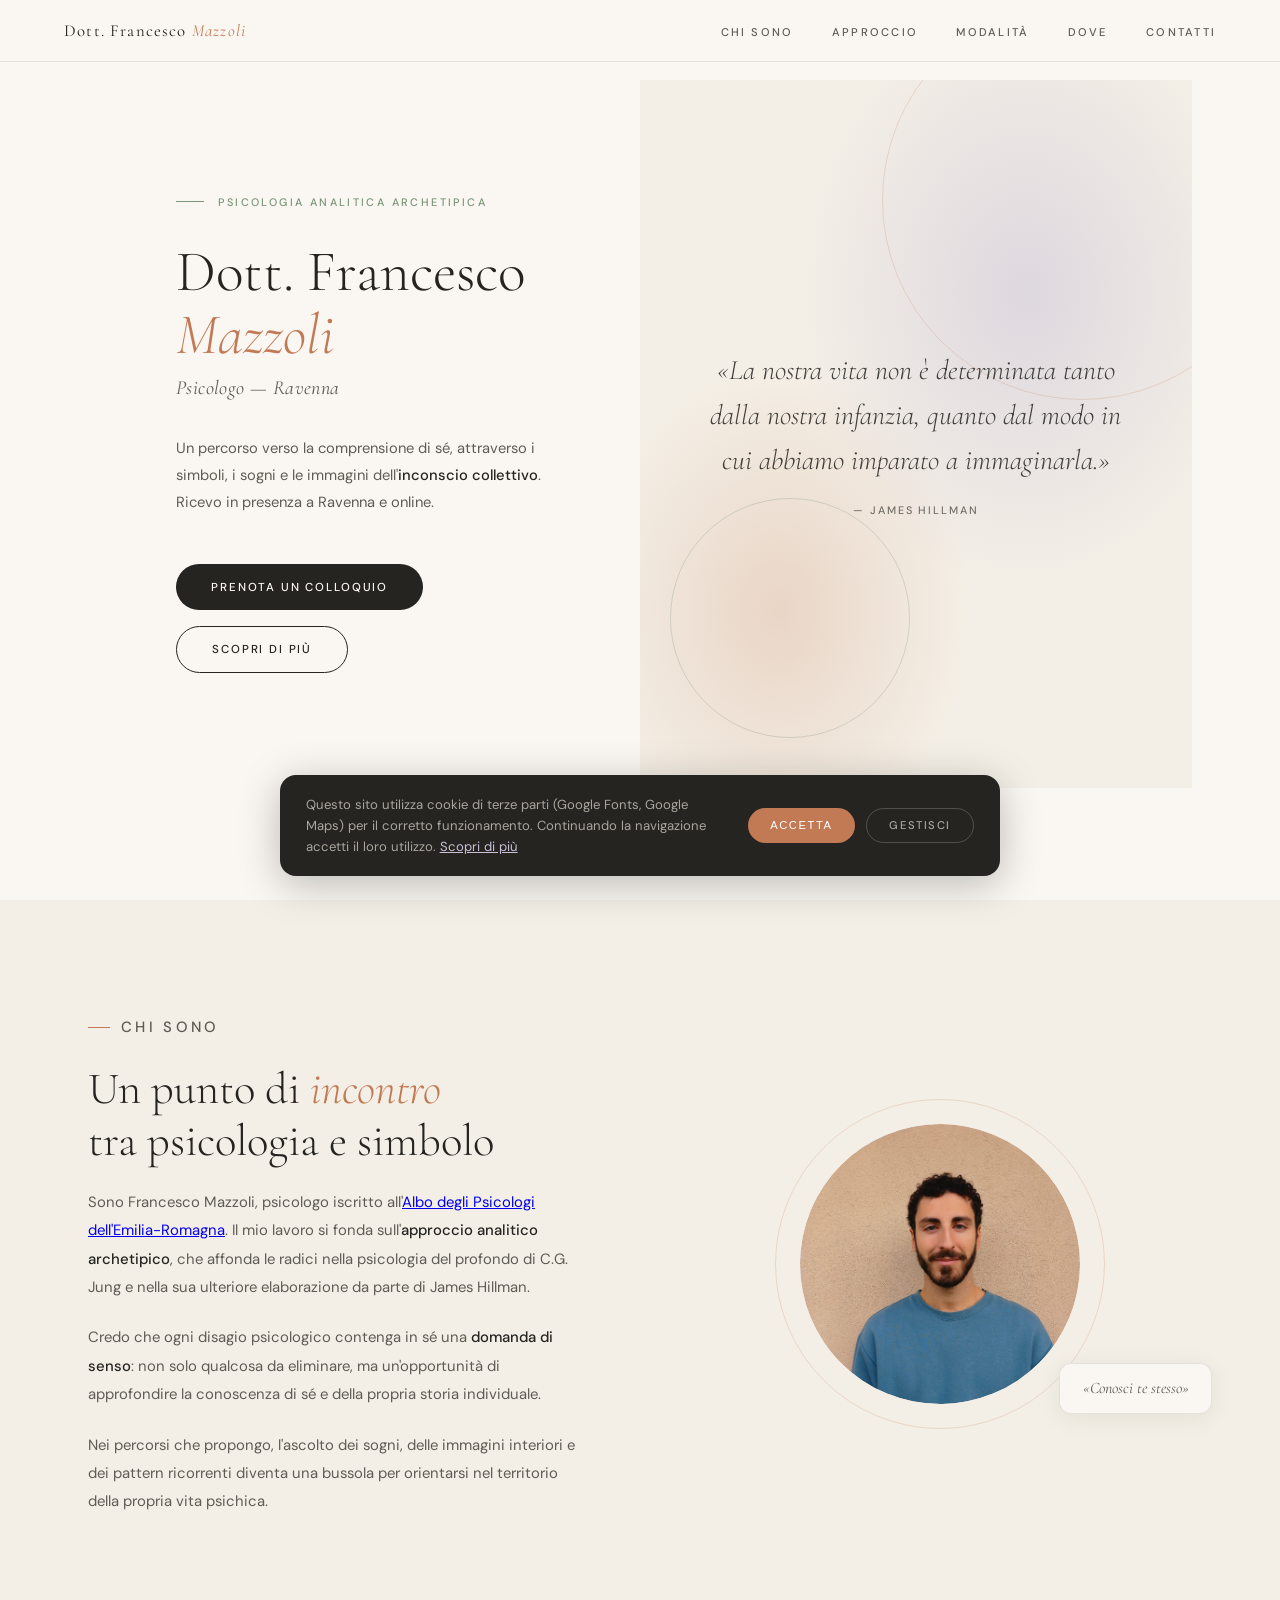
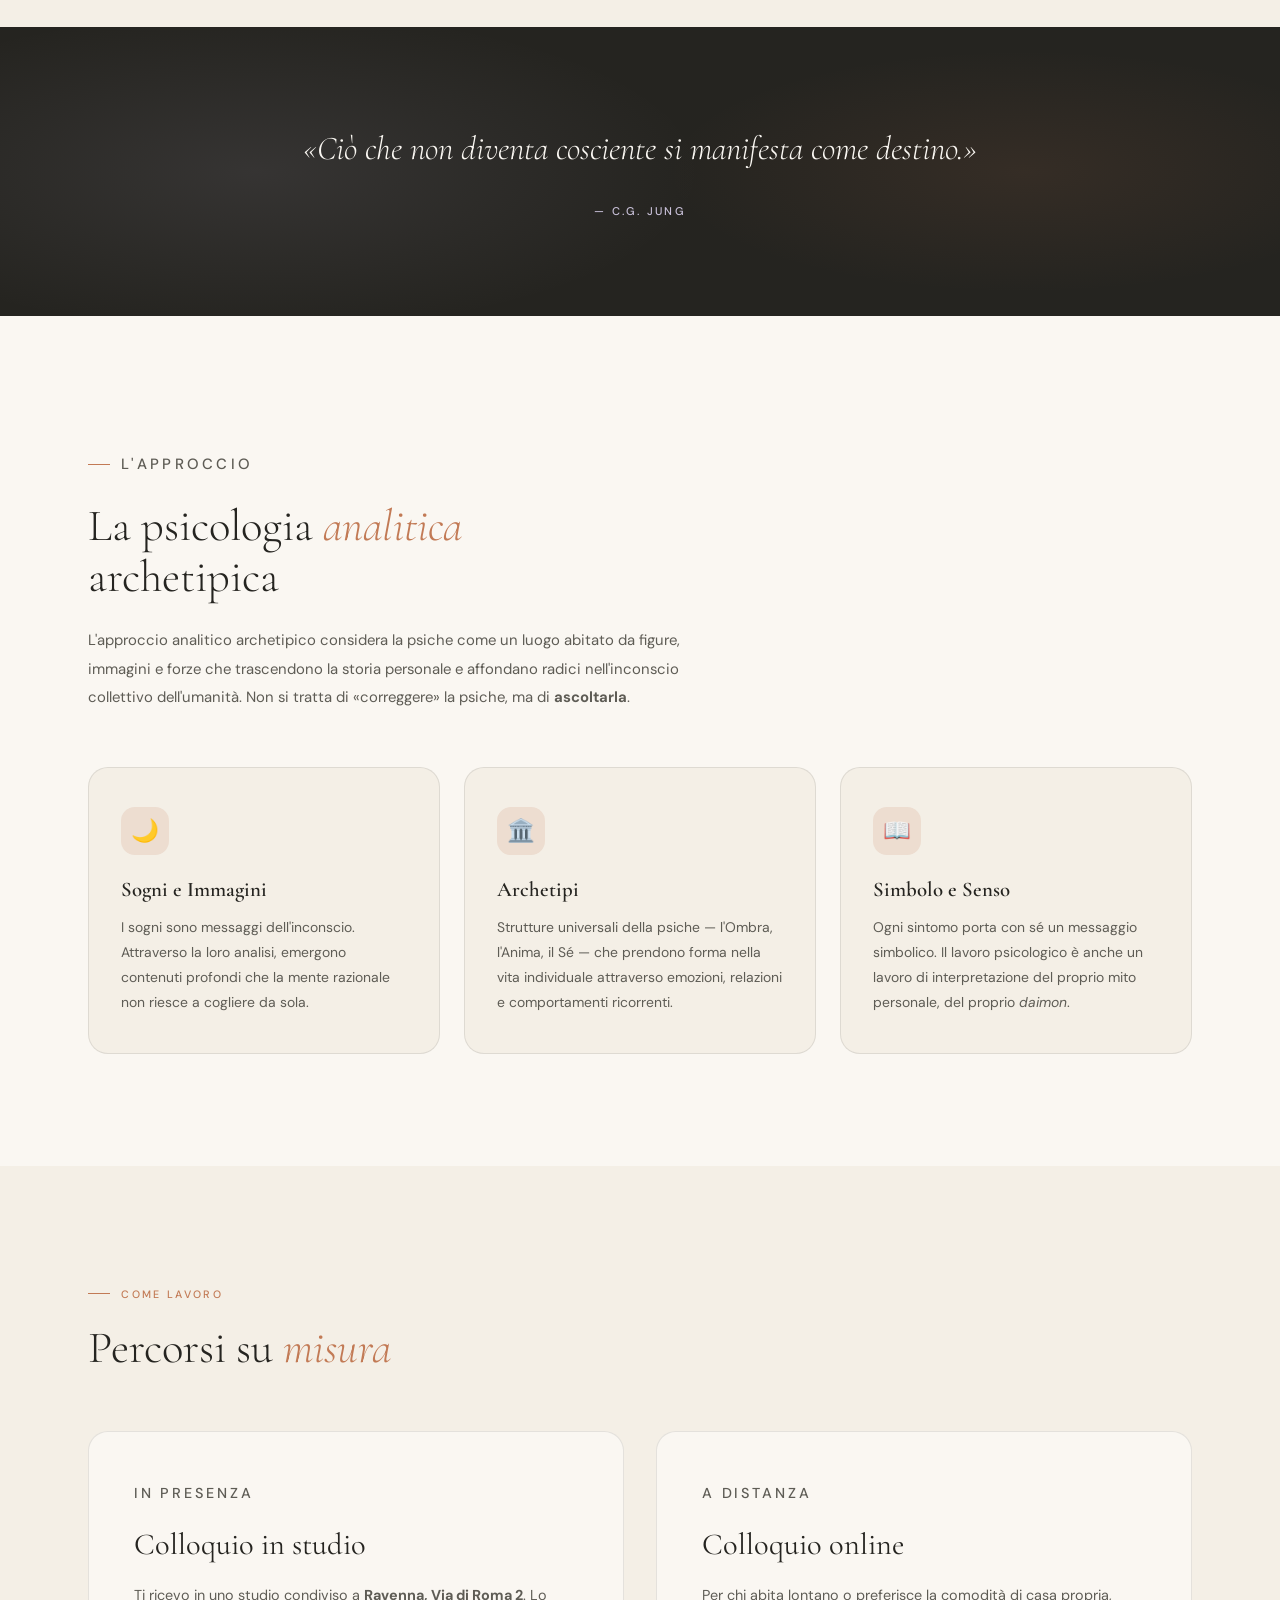
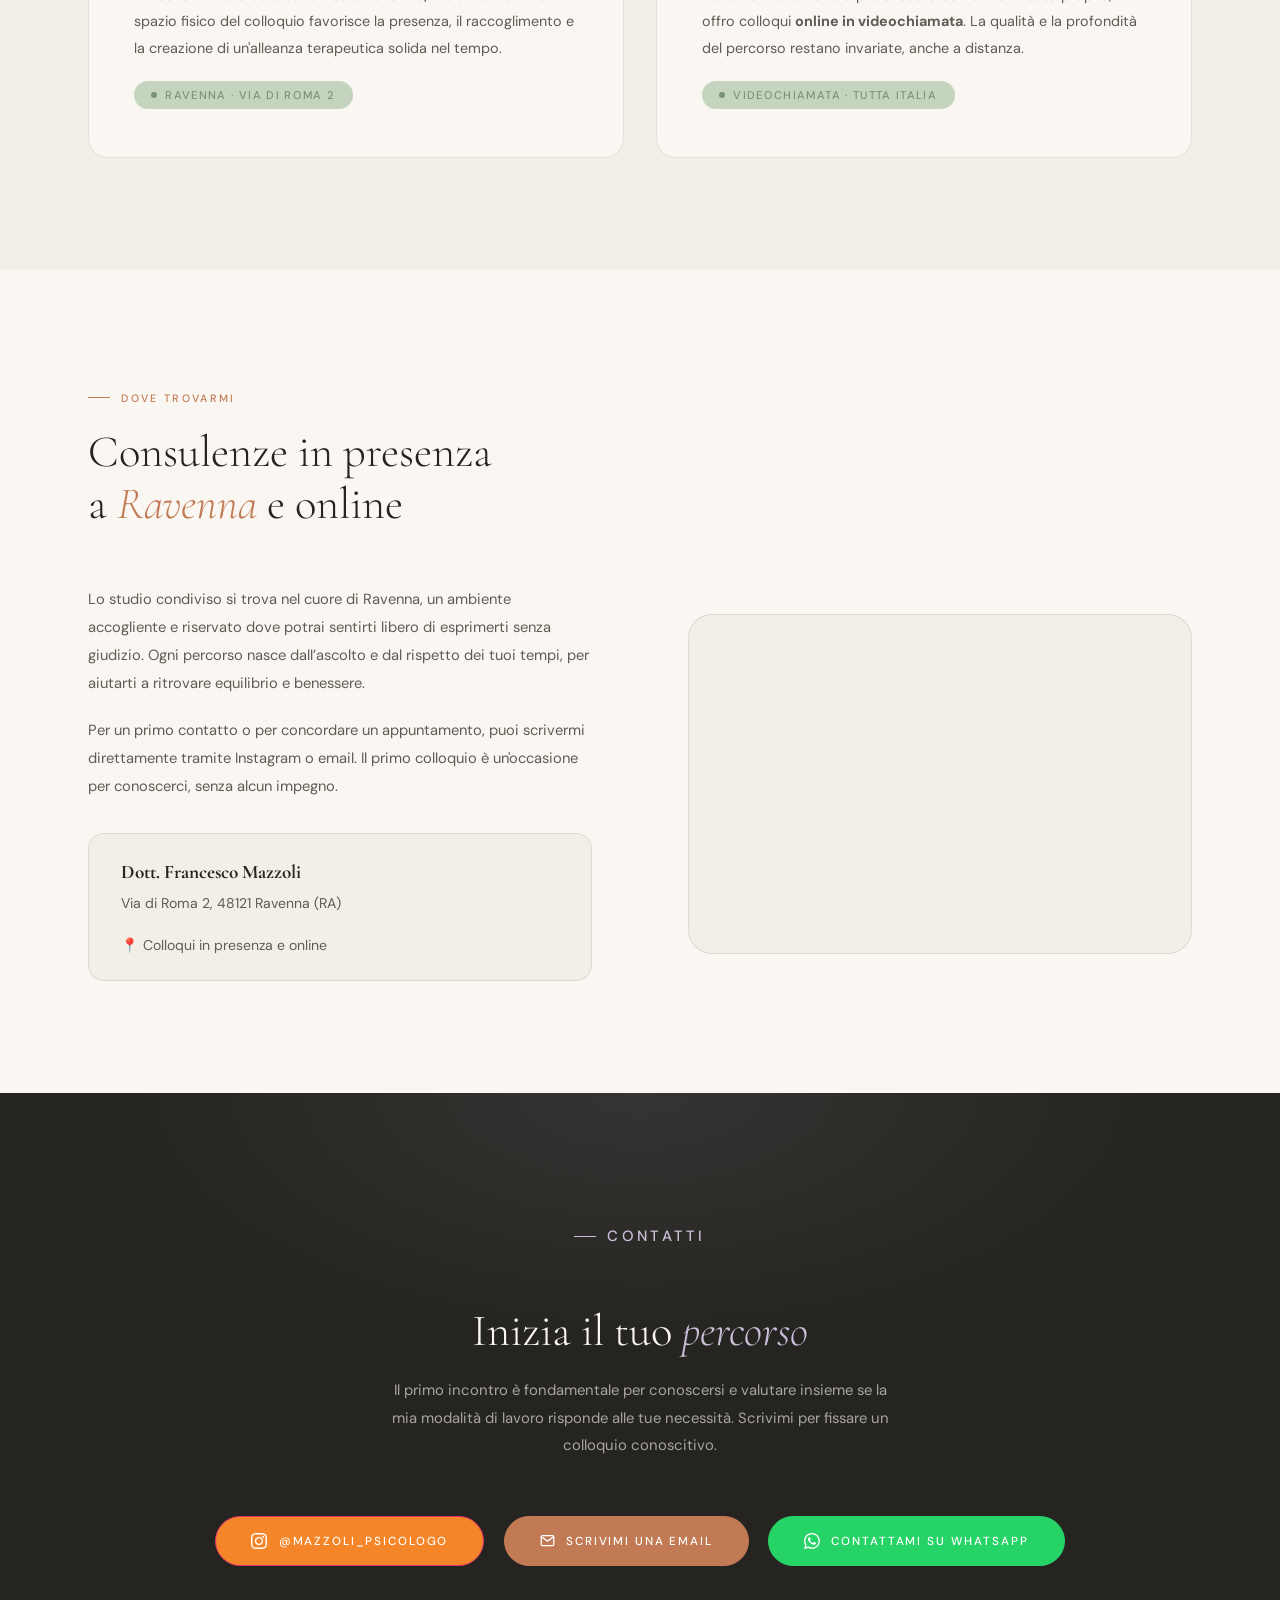
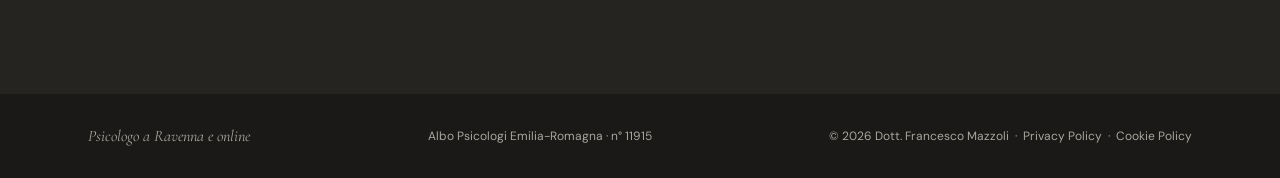
==== index.html @ e6bcd634 "first commit" ====
<!DOCTYPE html>
<html lang="it">
<head>
  <meta charset="UTF-8" />
  <meta name="viewport" content="width=device-width, initial-scale=1.0" />
  <title>Dott. Francesco Mazzoli — Psicologo</title>
  <link href="https://fonts.googleapis.com/css2?family=Cormorant+Garamond:ital,wght@0,300;0,400;0,600;1,300;1,400;1,600&family=DM+Sans:opsz,wght@9..40,300;9..40,400;9..40,500&display=swap" rel="stylesheet" />
  <link rel="stylesheet" href="style.css" />
</head>
<body>

<!-- NAVBAR -->
<nav>
  <a class="nav-brand" href="#">Dott. Francesco <span>Mazzoli</span></a>
  <ul class="nav-links">
    <li><a href="#chi-sono">Chi sono</a></li>
    <li><a href="#approccio">Approccio</a></li>
    <li><a href="#modalita">Modalità</a></li>
    <li><a href="#dove">Dove</a></li>
    <li><a href="#contatti">Contatti</a></li>
  </ul>
    <button class="hamburger" aria-label="Apri menu" aria-expanded="false">
    <span></span>
    <span></span>
    <span></span>
  </button>
</nav>

<!-- MOBILE MENU OVERLAY -->
<div class="mobile-menu" aria-hidden="true">
  <ul>
    <li><a href="#chi-sono">Chi sono</a></li>
    <li><a href="#approccio">Approccio</a></li>
    <li><a href="#modalita">Modalità</a></li>
    <li><a href="#dove">Dove</a></li>
    <li><a href="#contatti">Contatti</a></li>
  </ul>
</div>

<!-- HERO -->
<section class="hero">
  <div class="hero-left">
    <p class="eyebrow">Psicologia Analitica Archetipica</p>
    <h1>Dott. Francesco<br><em>Mazzoli</em></h1>
    <p class="hero-role">Psicologo — Ravenna</p>
    <p class="hero-desc">
      Un percorso verso la comprensione di sé, attraverso i simboli, i sogni e le immagini
      dell'<strong>inconscio collettivo</strong>. Ricevo in presenza a Ravenna e online.
    </p>
    <div class="btn-row">
      <a class="btn btn-primary" href="#contatti">Prenota un colloquio</a>
      <a class="btn btn-secondary" href="#chi-sono">Scopri di più</a>
    </div>
  </div>
  <div class="hero-right" aria-hidden="true">
    <div class="deco-circle dc1"></div>
    <div class="deco-circle dc2"></div>
    <div class="hero-quote">
      «La nostra vita non è determinata tanto dalla nostra infanzia, quanto dal modo in cui abbiamo imparato a immaginarla.»
      <cite>— James Hillman</cite>
    </div>
  </div>
</section>

<!-- CHI SONO -->
<section id="chi-sono">
  <div class="about-text reveal">
    <p class="section-tag">Chi sono</p>
    <h2>Un punto di <em>incontro</em><br>tra psicologia e simbolo</h2>
    <br>
    <p>
      Sono Francesco Mazzoli, psicologo iscritto all'<a href="https://www.ordinepsicologier.it/it/albo/11915a-francesco-mazzoli" target="_blank" rel="noopener noreferrer">Albo degli Psicologi dell'Emilia-Romagna</a>.
      Il mio lavoro si fonda sull'<strong>approccio analitico archetipico</strong>, che affonda le radici
      nella psicologia del profondo di C.G. Jung e nella sua ulteriore elaborazione da parte
      di James Hillman.
    </p>
    <p>
      Credo che ogni disagio psicologico contenga in sé una <strong>domanda di senso</strong>: non solo
      qualcosa da eliminare, ma un'opportunità di approfondire la conoscenza di sé e della
      propria storia individuale.
    </p>
    <p>
      Nei percorsi che propongo, l'ascolto dei sogni, delle immagini interiori e dei pattern
      ricorrenti diventa una bussola per orientarsi nel territorio della propria vita psichica.
    </p>
  </div>
  <div class="about-visual reveal">
    <div class="avatar-ring"></div>
    <div class="avatar-wrap">
      <img src="foto_francesco_mazzoli.jpg.jpeg" alt="Dott. Francesco Mazzoli" />
    </div>
    <div class="avatar-tag">«Conosci te stesso»</div>
  </div>
</section>

<!-- QUOTE BAND -->
<div class="quote-band">
  <blockquote>
    «Ciò che non diventa cosciente si manifesta come destino.»
  </blockquote>
  <cite>— C.G. Jung</cite>
</div>

<!-- APPROCCIO -->
<section id="approccio">
  <div class="approach-intro reveal">
    <p class="section-tag">L'Approccio</p>
    <h2>La psicologia <em>analitica</em><br>archetipica</h2>
    <p>
      L'approccio analitico archetipico considera la psiche come un luogo abitato da figure,
      immagini e forze che trascendono la storia personale e affondano radici nell'inconscio
      collettivo dell'umanità. Non si tratta di «correggere» la psiche, ma di <strong>ascoltarla</strong>.
    </p>
  </div>
  <div class="cards">
    <div class="card reveal">
      <div class="card-icon">🌙</div>
      <h3>Sogni e Immagini</h3>
      <p>I sogni sono messaggi dell'inconscio. Attraverso la loro analisi, emergono contenuti profondi che la mente razionale non riesce a cogliere da sola.</p>
    </div>
    <div class="card reveal">
      <div class="card-icon">🏛️</div>
      <h3>Archetipi</h3>
      <p>Strutture universali della psiche — l'Ombra, l'Anima, il Sé — che prendono forma nella vita individuale attraverso emozioni, relazioni e comportamenti ricorrenti.</p>
    </div>
    <div class="card reveal">
      <div class="card-icon">📖</div>
      <h3>Simbolo e Senso</h3>
      <p>Ogni sintomo porta con sé un messaggio simbolico. Il lavoro psicologico è anche un lavoro di interpretazione del proprio mito personale, del proprio <em>daimon</em>.</p>
    </div>
  </div>
</section>

<!-- MODALITÀ -->
<section id="modalita">
  <div class="reveal">
    <p class="section-tag">Come lavoro</p>
    <h2>Percorsi su <em>misura</em></h2>
  </div>
  <div class="modality-grid">
    <div class="modality-card reveal">
      <p class="modality-label">In presenza</p>
      <h3>Colloquio in studio</h3>
      <p>
        Ti ricevo in uno studio condiviso a <strong>Ravenna, Via di Roma 2</strong>. Lo spazio fisico del
        colloquio favorisce la presenza, il raccoglimento e la creazione di un'alleanza
        terapeutica solida nel tempo.
      </p>
      <span class="modality-pill">Ravenna · Via di Roma 2</span>
    </div>
    <div class="modality-card reveal">
      <p class="modality-label">A distanza</p>
      <h3>Colloquio online</h3>
      <p>
        Per chi abita lontano o preferisce la comodità di casa propria, offro colloqui
        <strong>online in videochiamata</strong>. La qualità e la profondità del percorso
        restano invariate, anche a distanza.
      </p>
      <span class="modality-pill">Videochiamata · Tutta Italia</span>
    </div>
  </div>
</section>

<!-- DOVE -->
<section id="dove">
  <div class="reveal">
    <p class="section-tag">Dove trovarmi</p>
    <h2>Consulenze in presenza <br>a <em>Ravenna</em> e online</h2>
  </div>
  <div class="location-wrap">
    <div class="location-info reveal">
      <p>
        Lo studio condiviso si trova nel cuore di Ravenna, un ambiente accogliente e riservato
        dove potrai sentirti libero di esprimerti senza giudizio.
        Ogni percorso nasce dall’ascolto e dal rispetto dei tuoi tempi, per aiutarti a ritrovare equilibrio e benessere.
      </p>
      <p>
        Per un primo contatto o per concordare un appuntamento, puoi scrivermi direttamente
        tramite Instagram o email. Il primo colloquio è un'occasione per conoscerci, senza
        alcun impegno.
      </p>
      <address>
        <strong>Dott. Francesco Mazzoli</strong>
        <span>Via di Roma 2, 48121 Ravenna (RA)</span><br><br>
        <span>📍 Colloqui in presenza e online</span>
      </address>
    </div>
    <div class="map-placeholder reveal">
      <iframe
        src="https://www.google.com/maps/embed?pb=!1m18!1m12!1m3!1d2847.6!2d12.19897!3d44.41751!2m3!1f0!2f0!3f0!3m2!1i1024!2i768!4f13.1!3m3!1m2!1s0x132d61b6f5e0a7c5%3A0xa3e7b2f7c1d5e0b0!2sVia%20di%20Roma%2C%202%2C%2048121%20Ravenna%20RA!5e0!3m2!1sit!2sit!4v1710950000000!5m2!1sit!2sit"
        allowfullscreen="" loading="lazy"
        referrerpolicy="no-referrer-when-downgrade"
        title="Studio Francesco Mazzoli – Via di Roma 2, Ravenna">
      </iframe>
    </div>
  </div>
</section>

<!-- CONTATTI -->
<section id="contatti">
  <p class="section-tag">Contatti</p>
  <h2>Inizia il tuo <em>percorso</em></h2>
  <p>
    Il primo incontro è fondamentale per conoscersi e valutare insieme se la mia modalità di lavoro risponde alle tue necessità.
    Scrivimi per fissare un colloquio conoscitivo.
  </p>
  <div class="contact-links">
    <a class="cl-instagram" href="https://www.instagram.com/mazzoli_psicologo/" target="_blank" rel="noopener">
      <svg xmlns="http://www.w3.org/2000/svg" width="16" height="16" fill="currentColor" class="bi bi-instagram" viewBox="0 0 16 16">
  <path d="M8 0C5.829 0 5.556.01 4.703.048 3.85.088 3.269.222 2.76.42a3.9 3.9 0 0 0-1.417.923A3.9 3.9 0 0 0 .42 2.76C.222 3.268.087 3.85.048 4.7.01 5.555 0 5.827 0 8.001c0 2.172.01 2.444.048 3.297.04.852.174 1.433.372 1.942.205.526.478.972.923 1.417.444.445.89.719 1.416.923.51.198 1.09.333 1.942.372C5.555 15.99 5.827 16 8 16s2.444-.01 3.298-.048c.851-.04 1.434-.174 1.943-.372a3.9 3.9 0 0 0 1.416-.923c.445-.445.718-.891.923-1.417.197-.509.332-1.09.372-1.942C15.99 10.445 16 10.173 16 8s-.01-2.445-.048-3.299c-.04-.851-.175-1.433-.372-1.941a3.9 3.9 0 0 0-.923-1.417A3.9 3.9 0 0 0 13.24.42c-.51-.198-1.092-.333-1.943-.372C10.443.01 10.172 0 7.998 0zm-.717 1.442h.718c2.136 0 2.389.007 3.232.046.78.035 1.204.166 1.486.275.373.145.64.319.92.599s.453.546.598.92c.11.281.24.705.275 1.485.039.843.047 1.096.047 3.231s-.008 2.389-.047 3.232c-.035.78-.166 1.203-.275 1.485a2.5 2.5 0 0 1-.599.919c-.28.28-.546.453-.92.598-.28.11-.704.24-1.485.276-.843.038-1.096.047-3.232.047s-2.39-.009-3.233-.047c-.78-.036-1.203-.166-1.485-.276a2.5 2.5 0 0 1-.92-.598 2.5 2.5 0 0 1-.6-.92c-.109-.281-.24-.705-.275-1.485-.038-.843-.046-1.096-.046-3.233s.008-2.388.046-3.231c.036-.78.166-1.204.276-1.486.145-.373.319-.64.599-.92s.546-.453.92-.598c.282-.11.705-.24 1.485-.276.738-.034 1.024-.044 2.515-.045zm4.988 1.328a.96.96 0 1 0 0 1.92.96.96 0 0 0 0-1.92m-4.27 1.122a4.109 4.109 0 1 0 0 8.217 4.109 4.109 0 0 0 0-8.217m0 1.441a2.667 2.667 0 1 1 0 5.334 2.667 2.667 0 0 1 0-5.334"/>
      </svg>
      @mazzoli_psicologo
    </a>
    <a class="cl-email" href="mailto:francesco_mazzoli3@libero.it">
      <svg width="15" height="15" viewBox="0 0 24 24" fill="none" stroke="currentColor" stroke-width="2" stroke-linecap="round" stroke-linejoin="round">
        <path d="M4 4h16c1.1 0 2 .9 2 2v12c0 1.1-.9 2-2 2H4c-1.1 0-2-.9-2-2V6c0-1.1.9-2 2-2z"/>
        <polyline points="22,6 12,13 2,6"/>
      </svg>
      Scrivimi una email
    </a>
    <a class="cl-whatsapp" href="https://wa.me/3394337310" target="_blank" rel="noopener">
    <svg xmlns="http://www.w3.org/2000/svg" width="16" height="16" fill="currentColor" class="bi bi-whatsapp" viewBox="0 0 16 16">
  <path d="M13.601 2.326A7.85 7.85 0 0 0 7.994 0C3.627 0 .068 3.558.064 7.926c0 1.399.366 2.76 1.057 3.965L0 16l4.204-1.102a7.9 7.9 0 0 0 3.79.965h.004c4.368 0 7.926-3.558 7.93-7.93A7.9 7.9 0 0 0 13.6 2.326zM7.994 14.521a6.6 6.6 0 0 1-3.356-.92l-.24-.144-2.494.654.666-2.433-.156-.251a6.56 6.56 0 0 1-1.007-3.505c0-3.626 2.957-6.584 6.591-6.584a6.56 6.56 0 0 1 4.66 1.931 6.56 6.56 0 0 1 1.928 4.66c-.004 3.639-2.961 6.592-6.592 6.592m3.615-4.934c-.197-.099-1.17-.578-1.353-.646-.182-.065-.315-.099-.445.099-.133.197-.513.646-.627.775-.114.133-.232.148-.43.05-.197-.1-.836-.308-1.592-.985-.59-.525-.985-1.175-1.103-1.372-.114-.198-.011-.304.088-.403.087-.088.197-.232.296-.346.1-.114.133-.198.198-.33.065-.134.034-.248-.015-.347-.05-.099-.445-1.076-.612-1.47-.16-.389-.323-.335-.445-.34-.114-.007-.247-.007-.38-.007a.73.73 0 0 0-.529.247c-.182.198-.691.677-.691 1.654s.71 1.916.81 2.049c.098.133 1.394 2.132 3.383 2.992.47.205.84.326 1.129.418.475.152.904.129 1.246.08.38-.058 1.171-.48 1.338-.943.164-.464.164-.86.114-.943-.049-.084-.182-.133-.38-.232"/>
    </svg>
      Contattami su WhatsApp
    </a>
  </div>
</section>

<!-- FOOTER -->
<footer>
  <span class="footer-brand">Psicologo a Ravenna e online</span>
  <p>Albo Psicologi Emilia-Romagna · n° 11915</p>
  <p>© 2026 Dott. Francesco Mazzoli &nbsp;·&nbsp; <a href="privacy.html">Privacy Policy</a> &nbsp;·&nbsp; <a href="cookie.html">Cookie Policy</a></p>
</footer>

<script src="script.js"></script>
</body>
</html>

<!-- BANNER COOKIE -->
<div class="cookie-banner" id="cookieBanner">
  <p>
    Questo sito utilizza cookie di terze parti (Google Fonts, Google Maps) per il corretto funzionamento.
    Continuando la navigazione accetti il loro utilizzo.
    <a href="cookie.html">Scopri di più</a>
  </p>
  <div class="cookie-actions">
    <button class="cookie-btn cookie-accept" onclick="acceptCookies()">Accetta</button>
    <a class="cookie-btn cookie-decline" href="cookie.html">Gestisci</a>
  </div>
</div>
---- style.css ----
/* STILI GLOBALI */
:root {
      --cream:         #f4efe6;
      --warm-white:    #faf7f2;
      --lavender:      #c8c0d8;
      --lavender-pale: #e8e4f0;
      --terracotta:    #c27a55;
      --terra-pale:    #edddd0;
      --sage:          #7a9478;
      --sage-light:    #c4d4bf;
      --charcoal:      #252420;
      --mid:           #5e5c55;
      --soft:          #a8a69e;
      --line:          rgba(37,36,32,.1);
    }
/* RESET E STILI BASE */
    *, *::before, *::after { box-sizing: border-box; margin: 0; padding: 0; }
    html { scroll-behavior: smooth; }
    body {
      font-family: 'DM Sans', sans-serif;
      background: var(--warm-white);
      color: var(--charcoal);
      overflow-x: hidden;
    }

    /* BARRA DI NAVIGAZIONE */
    nav {
      position: fixed; top: 0; left: 0; right: 0; z-index: 200;
      display: flex; align-items: center; justify-content: space-between;
      padding: 1.25rem 4rem;
      background: rgba(250,247,242,.92);
      backdrop-filter: blur(16px);
      border-bottom: 1px solid var(--line);
      animation: fadeDown .8s ease both;
    }
    /* LOGO */
    .nav-brand {
      font-family: 'Cormorant Garamond', serif;
      font-size: 1.05rem; font-weight: 400; letter-spacing: .07em;
      color: var(--charcoal); text-decoration: none;
    }
    .nav-brand span { font-style: italic; color: var(--terracotta); }
    .nav-links { display: flex; gap: 2.4rem; list-style: none; }
    .nav-links a {
      font-size: .7rem; font-weight: 500;
      letter-spacing: .2em; text-transform: uppercase;
      color: var(--mid); text-decoration: none; transition: color .2s;
    }
    .nav-links a:hover { color: var(--charcoal); }

    /* HERO */
    .hero {
      min-height: 100vh;
      display: grid; grid-template-columns: 1fr 1fr;
      padding-top: 80px;
    }
    /* HERO SINISTRA */
    .hero-left {
      display: flex; flex-direction: column; justify-content: center;
      padding: 5rem 3.5rem 5rem 5.5rem;
      animation: fadeLeft .9s .15s ease both;
    }
    /* ELEMENTI DECORATIVI */
    .eyebrow {
      display: flex; align-items: center; gap: .9rem;
      font-size: .68rem; font-weight: 500; letter-spacing: .22em;
      text-transform: uppercase; color: var(--sage);
      margin-bottom: 2rem;
    }
    .eyebrow::before { content: ''; width: 28px; height: 1px; background: var(--sage); }
    h1 {
      font-family: 'Cormorant Garamond', serif;
      font-size: clamp(3rem, 4.5vw, 5rem);
      font-weight: 300; line-height: 1.1; margin-bottom: .5rem;
    }
    /* Titolo principale */
    h1 em { font-style: italic; color: var(--terracotta); }
    /* Ruolo/descrizione hero */
    .hero-role {
      font-family: 'Cormorant Garamond', serif;
      font-size: 1.25rem; font-weight: 400; font-style: italic;
      color: var(--mid); margin-bottom: 2.2rem; letter-spacing: .02em;
    }
    /* Descrizione hero */
    .hero-desc {
      font-size: .92rem; line-height: 1.85;
      color: var(--mid); max-width: 430px; margin-bottom: 3rem;
    }
    /* Parole in evidenza */
    .hero-desc strong { color: var(--charcoal); font-weight: 500; }
    .btn-row { display: flex; gap: 1rem; flex-wrap: wrap; }
    .btn {
      display: inline-block; text-decoration: none;
      font-size: .72rem; font-weight: 500; letter-spacing: .16em;
      text-transform: uppercase; padding: .95rem 2.2rem;
      border-radius: 60px; transition: all .25s;
    }
    /* Stili bottone primario e secondario */
    .btn-primary { background: var(--charcoal); color: var(--warm-white); }
    .btn-primary:hover { background: var(--terracotta); }
    .btn-secondary { background: transparent; color: var(--charcoal); border: 1px solid var(--charcoal); }
    .btn-secondary:hover { background: var(--cream); }

    /* HERO DESTRA */
    .hero-right {
      position: relative; overflow: hidden; background: var(--cream);
      animation: fadeRight .9s .15s ease both;
    }
    .hero-right::before {
      content: ''; position: absolute; inset: 0;
      background:
        radial-gradient(ellipse 60% 60% at 70% 30%, rgba(200,192,216,.5) 0%, transparent 70%),
        radial-gradient(ellipse 50% 50% at 25% 75%, rgba(194,122,85,.22) 0%, transparent 70%);
    }
    .deco-circle {
      position: absolute; border-radius: 50%;
      border: 1px solid rgba(194,122,85,.22);
    }
    .dc1 { width: 400px; height: 400px; top: -80px; right: -90px; }
    .dc2 { width: 240px; height: 240px; bottom: 50px; left: 30px; border-color: rgba(122,148,120,.28); }
    .hero-quote {
      position: absolute; top: 50%; left: 50%; transform: translate(-50%,-50%);
      width: 76%; text-align: center;
      font-family: 'Cormorant Garamond', serif;
      font-size: clamp(1.3rem, 2.2vw, 2rem);
      font-weight: 300; font-style: italic; line-height: 1.6;
      color: var(--charcoal); opacity: .85;
    }
    .hero-quote cite {
      display: block; margin-top: 1.2rem;
      font-family: 'DM Sans', sans-serif;
      font-size: .68rem; font-weight: 500;
      letter-spacing: .18em; text-transform: uppercase;
      color: var(--mid); font-style: normal;
    }

    /* ── SEZIONI COMUNI ── */
    section { padding: 7rem 5.5rem; }
    .section-tag {
      display: inline-flex; align-items: center; gap: .7rem;
      font-size: .67rem; font-weight: 500; letter-spacing: .22em;
      text-transform: uppercase; color: var(--terracotta); margin-bottom: 1.4rem;
    }
    .section-tag::before { content: ''; width: 22px; height: 1px; background: var(--terracotta); }
    h2 {
      font-family: 'Cormorant Garamond', serif;
      font-size: clamp(2.2rem, 3.5vw, 3.4rem);
      font-weight: 300; line-height: 1.15;
    }
    h2 em { font-style: italic; color: var(--terracotta); }

    /* ── CHI SONO ── */
    #chi-sono {
      background: var(--cream);
      display: grid; grid-template-columns: 1fr 1fr;
      gap: 6rem; align-items: center;
    }
    .about-text p {
      font-size: .93rem; line-height: 1.9; color: var(--mid); margin-bottom: 1.4rem;
    }
    .about-text p:last-child { margin-bottom: 0; }
    .about-text strong { color: var(--charcoal); font-weight: 500; }

    .about-visual {
      position: relative; display: flex;
      justify-content: center; align-items: center;
    }
    .avatar-wrap {
      width: 280px; height: 280px; border-radius: 50%;
      background: linear-gradient(135deg, var(--lavender-pale), var(--terra-pale));
      display: flex; align-items: center; justify-content: center;
      position: relative; z-index: 1; overflow: hidden;
    }
    .avatar-wrap img { width: 100%; height: 100%; object-fit: cover; border-radius: 50%; }
    .avatar-ring {
      position: absolute; width: 330px; height: 330px; border-radius: 50%;
      border: 1px solid rgba(194,122,85,.22);
      animation: spin 32s linear infinite;
    }
    .avatar-tag {
      position: absolute; bottom: -10px; right: -20px;
      background: var(--warm-white); border: 1px solid var(--line);
      border-radius: 12px; padding: .9rem 1.4rem;
      font-family: 'Cormorant Garamond', serif;
      font-size: 1rem; font-style: italic; color: var(--mid);
      box-shadow: 0 4px 24px rgba(37,36,32,.07);
    }

    /* ── BARRA CITAZIONE ── */
    .quote-band {
      background: var(--charcoal); padding: 6rem 5.5rem; text-align: center;
      position: relative; overflow: hidden;
    }
    .quote-band::before {
      content: ''; position: absolute; inset: 0;
      background:
        radial-gradient(ellipse 50% 80% at 20% 50%, rgba(200,192,216,.1) 0%, transparent 70%),
        radial-gradient(ellipse 40% 60% at 80% 50%, rgba(194,122,85,.1) 0%, transparent 70%);
    }
    .quote-band blockquote {
      position: relative; z-index: 1;
      font-family: 'Cormorant Garamond', serif;
      font-size: clamp(1.5rem, 2.6vw, 2.4rem);
      font-weight: 300; font-style: italic;
      color: var(--warm-white); line-height: 1.55;
      max-width: 760px; margin: 0 auto 1.5rem;
    }
    .quote-band cite {
      position: relative; z-index: 1;
      font-family: 'DM Sans', sans-serif;
      font-size: .7rem; font-weight: 500;
      letter-spacing: .2em; text-transform: uppercase;
      color: var(--lavender); font-style: normal;
    }

    /* ── APPROCCIO ── */
    #approccio { background: var(--warm-white); }
    .approach-intro { max-width: 640px; margin-bottom: 1rem; }
    .approach-intro p { font-size: .93rem; line-height: 1.9; color: var(--mid); margin-top: 1.4rem; }

    .cards {
      display: grid; grid-template-columns: repeat(3, 1fr);
      gap: 1.5rem; margin-top: 3.5rem;
    }
    .card {
      background: var(--cream); border-radius: 20px; padding: 2.4rem 2rem;
      border: 1px solid var(--line); transition: transform .3s, box-shadow .3s;
    }
    .card:hover { transform: translateY(-6px); box-shadow: 0 12px 40px rgba(37,36,32,.09); }
    .card-icon {
      width: 48px; height: 48px; background: var(--terra-pale);
      border-radius: 14px; display: flex; align-items: center;
      justify-content: center; margin-bottom: 1.4rem; font-size: 1.4rem;
    }
    .card h3 {
      font-family: 'Cormorant Garamond', serif;
      font-size: 1.3rem; font-weight: 600; margin-bottom: .8rem;
    }
    .card p { font-size: .87rem; line-height: 1.8; color: var(--mid); }

    /* ── MODALITÀ ── */
    #modalita { background: var(--cream); }
    .modality-grid {
      display: grid; grid-template-columns: 1fr 1fr;
      gap: 2rem; margin-top: 3.5rem;
    }
    .modality-card {
      background: var(--warm-white); border-radius: 20px; padding: 3rem 2.8rem;
      border: 1px solid var(--line); display: flex; flex-direction: column; gap: 1.2rem;
    }
    .modality-label {
      font-size: .68rem; font-weight: 500; letter-spacing: .2em;
      text-transform: uppercase; color: var(--sage);
    }
    .modality-card h3 {
      font-family: 'Cormorant Garamond', serif;
      font-size: 1.9rem; font-weight: 400;
    }
    .modality-card p { font-size: .9rem; line-height: 1.85; color: var(--mid); }
    .modality-pill {
      display: inline-flex; align-items: center; gap: .5rem;
      background: var(--sage-light); color: var(--sage);
      font-size: .7rem; font-weight: 500; letter-spacing: .12em;
      text-transform: uppercase; padding: .45rem 1.1rem; border-radius: 60px; width: fit-content;
    }
    .modality-pill::before { content: ''; width: 6px; height: 6px; border-radius: 50%; background: var(--sage); }

    /* ── DOVE ── */
    #dove { background: var(--warm-white); }
    .location-wrap {
      display: grid; grid-template-columns: 1fr 1fr;
      gap: 6rem; align-items: center; margin-top: 3.5rem;
    }
    .location-info p { font-size: .92rem; line-height: 1.9; color: var(--mid); margin-bottom: 1.2rem; }
    .location-info address {
      font-style: normal; background: var(--cream); border-radius: 16px;
      padding: 1.6rem 2rem; margin-top: 2rem; border: 1px solid var(--line);
    }
    .location-info address strong {
      display: block; font-family: 'Cormorant Garamond', serif;
      font-size: 1.2rem; margin-bottom: .5rem;
    }
    .location-info address span { font-size: .88rem; color: var(--mid); }

    .map-placeholder {
      background: var(--cream); border-radius: 24px; height: 340px;
      display: flex; align-items: center; justify-content: center;
      border: 1px solid var(--line); overflow: hidden;
    }
    .map-placeholder iframe { width: 100%; height: 100%; border: none; }

    /* ── CONTATTI ── */
    #contatti {
      background: var(--charcoal); text-align: center;
      padding: 8rem 5.5rem; position: relative; overflow: hidden;
    }
    #contatti::before {
      content: ''; position: absolute; inset: 0;
      background: radial-gradient(ellipse 60% 60% at 50% 0%, rgba(200,192,216,.1) 0%, transparent 70%);
    }
    #contatti .section-tag { color: var(--lavender); position: relative; z-index: 1; }
    #contatti .section-tag::before { background: var(--lavender); }
    #contatti h2 { color: var(--warm-white); position: relative; z-index: 1; margin-bottom: 1.2rem; }
    #contatti h2 em { color: var(--lavender); }
    #contatti > p {
      font-size: .93rem; line-height: 1.85; color: var(--soft);
      max-width: 500px; margin: 0 auto 3.5rem; position: relative; z-index: 1;
    }
    .contact-links {
      display: flex; justify-content: center;
      gap: 1.2rem; flex-wrap: wrap; position: relative; z-index: 1;
    }
    .contact-links a {
      display: inline-flex; align-items: center; gap: .7rem;
      text-decoration: none;
      font-size: .73rem; font-weight: 500; letter-spacing: .16em;
      text-transform: uppercase; padding: 1rem 2.2rem;
      border-radius: 60px; transition: all .25s;
    }
    /* colore stile instagram*/
    .cl-instagram {
      background: #F58529; color: white; border: 1px solid #E1306C;

    }
    .cl-instagram:hover { background: #E3741F; }
    .cl-email { background: var(--terracotta); color: white; border: 1px solid var(--terracotta); }
    .cl-email:hover { background: #a8683d; border-color: #a8683d; }

    .cl-whatsapp {
      background: #25D366; color: white; border: 1px solid #25D366;
      
    }
    .cl-whatsapp:hover { background: #1DA851; border-color: #1DA851; }

    /* ── FOOTER ── */
    footer {
      background: #1a1917; padding: 2rem 5.5rem;
      display: flex; justify-content: space-between; align-items: center;
    }
    footer p { font-size: .75rem; color: var(--soft); }
    .footer-brand { font-family: 'Cormorant Garamond', serif; font-size: 1rem; font-style: italic; color: var(--soft); }

    /* ── ANIMAZIONI ── */
    @keyframes fadeDown  { from { opacity: 0; transform: translateY(-16px); } to { opacity: 1; transform: none; } }
    @keyframes fadeLeft  { from { opacity: 0; transform: translateX(-28px); } to { opacity: 1; transform: none; } }
    @keyframes fadeRight { from { opacity: 0; transform: translateX(28px);  } to { opacity: 1; transform: none; } }
    @keyframes spin      { from { transform: rotate(0deg); } to { transform: rotate(360deg); } }

    .reveal { opacity: 0; transform: translateY(24px); transition: opacity .7s ease, transform .7s ease; }
    .reveal.visible { opacity: 1; transform: none; }

    /* HAMBURGER */
.hamburger {
  display: none;
  flex-direction: column; justify-content: center; align-items: center;
  gap: 5px; width: 40px; height: 40px;
  background: none; border: none; cursor: pointer;
  padding: 4px; border-radius: 8px; transition: background .2s; z-index: 300;
}
.hamburger span {
  display: block; width: 22px; height: 1.5px;
  background: var(--charcoal);
  transition: transform .35s ease, opacity .35s ease;
  transform-origin: center;
}
.hamburger.open span:nth-child(1) { transform: translateY(6.5px) rotate(45deg); }
.hamburger.open span:nth-child(2) { opacity: 0; transform: scaleX(0); }
.hamburger.open span:nth-child(3) { transform: translateY(-6.5px) rotate(-45deg); }

/* MOBILE MENU */
.mobile-menu {
  display: none;
  position: fixed; top: 0; left: 0; right: 0; bottom: 0;
  z-index: 250;
  background: rgba(250,247,242,.97);
  backdrop-filter: blur(20px);
  flex-direction: column; justify-content: center; align-items: center;
  opacity: 0; pointer-events: none;
  transition: opacity .35s ease;
}
.mobile-menu.open { opacity: 1; pointer-events: all; }
.mobile-menu ul {
  list-style: none; text-align: center;
  display: flex; flex-direction: column; gap: 2.2rem;
}
.mobile-menu ul a {
  font-family: 'Cormorant Garamond', serif;
  font-size: 2.4rem; font-weight: 300; font-style: italic;
  color: var(--charcoal); text-decoration: none; letter-spacing: .04em;
  display: inline-block; transition: color .2s;
}
.mobile-menu ul a:hover { color: var(--terracotta); }

/* RESPONSIVE */
@media (max-width: 960px) {
  nav { padding: 1.1rem 1.8rem; }
  .nav-links { display: none; }
  .hamburger { display: flex; }
  .mobile-menu { display: flex; }
  .hero { grid-template-columns: 1fr; }
  .hero-right { min-height: 42vh; }
  .hero-left { padding: 3.5rem 2rem; }
  #chi-sono { grid-template-columns: 1fr; gap: 3rem; }
  .modality-grid { grid-template-columns: 1fr; }
  .location-wrap { grid-template-columns: 1fr; gap: 2.5rem; }
  .cards { grid-template-columns: 1fr; }
  section { padding: 5rem 2rem; }
  .quote-band, #contatti { padding: 5rem 2rem; }
  footer { flex-direction: column; gap: .8rem; text-align: center; padding: 2rem; }
}

/* ── FOOTER LINK ── */
    footer a { color: var(--soft); text-decoration: none; transition: color .2s; }
    footer a:hover { color: var(--warm-white); }

    /* ── COOKIE BANNER ── */
    .cookie-banner {
      position: fixed; bottom: 1.5rem; left: 50%; transform: translateX(-50%);
      z-index: 500;
      background: var(--charcoal);
      color: var(--warm-white);
      border-radius: 16px;
      padding: 1.2rem 1.6rem;
      display: flex; align-items: center; gap: 1.5rem; flex-wrap: wrap;
      max-width: 720px; width: calc(100% - 3rem);
      box-shadow: 0 8px 40px rgba(0,0,0,.25);
      transition: opacity .4s ease, transform .4s ease;
    }
    .cookie-banner.hidden {
      opacity: 0; pointer-events: none;
      transform: translateX(-50%) translateY(20px);
    }
    .cookie-banner p {
      font-size: .82rem; line-height: 1.6;
      color: var(--soft); flex: 1; min-width: 200px; margin: 0;
    }
    .cookie-banner p a { color: var(--lavender); text-decoration: underline; }
    .cookie-actions { display: flex; gap: .7rem; flex-shrink: 0; }
    .cookie-btn {
      font-size: .7rem; font-weight: 500; letter-spacing: .14em;
      text-transform: uppercase; padding: .6rem 1.4rem;
      border-radius: 60px; cursor: pointer; text-decoration: none;
      transition: all .2s; border: none;
    }
    .cookie-accept { background: var(--terracotta); color: white; }
    .cookie-accept:hover { background: #a8683d; }
    .cookie-decline {
      background: transparent; color: var(--soft);
      border: 1px solid rgba(255,255,255,.2);
    }
    .cookie-decline:hover { color: var(--warm-white); border-color: rgba(255,255,255,.5); }
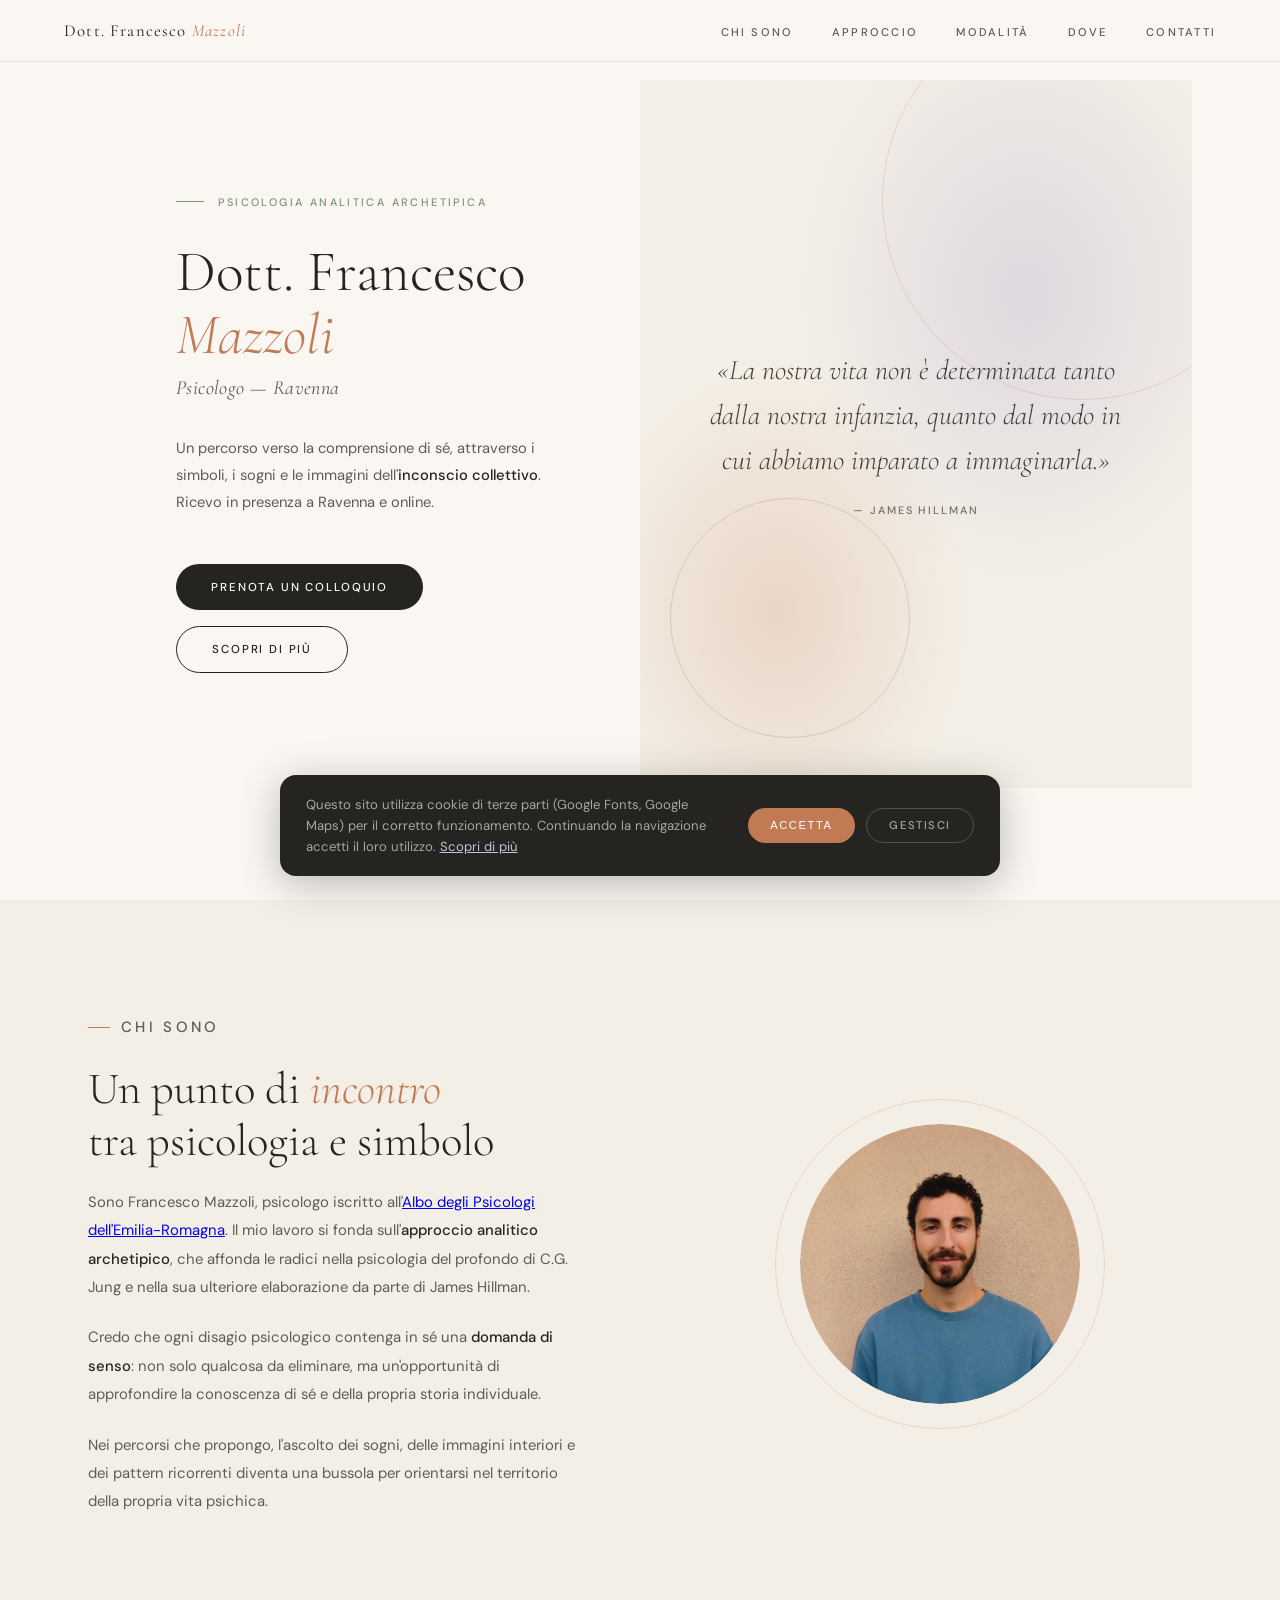
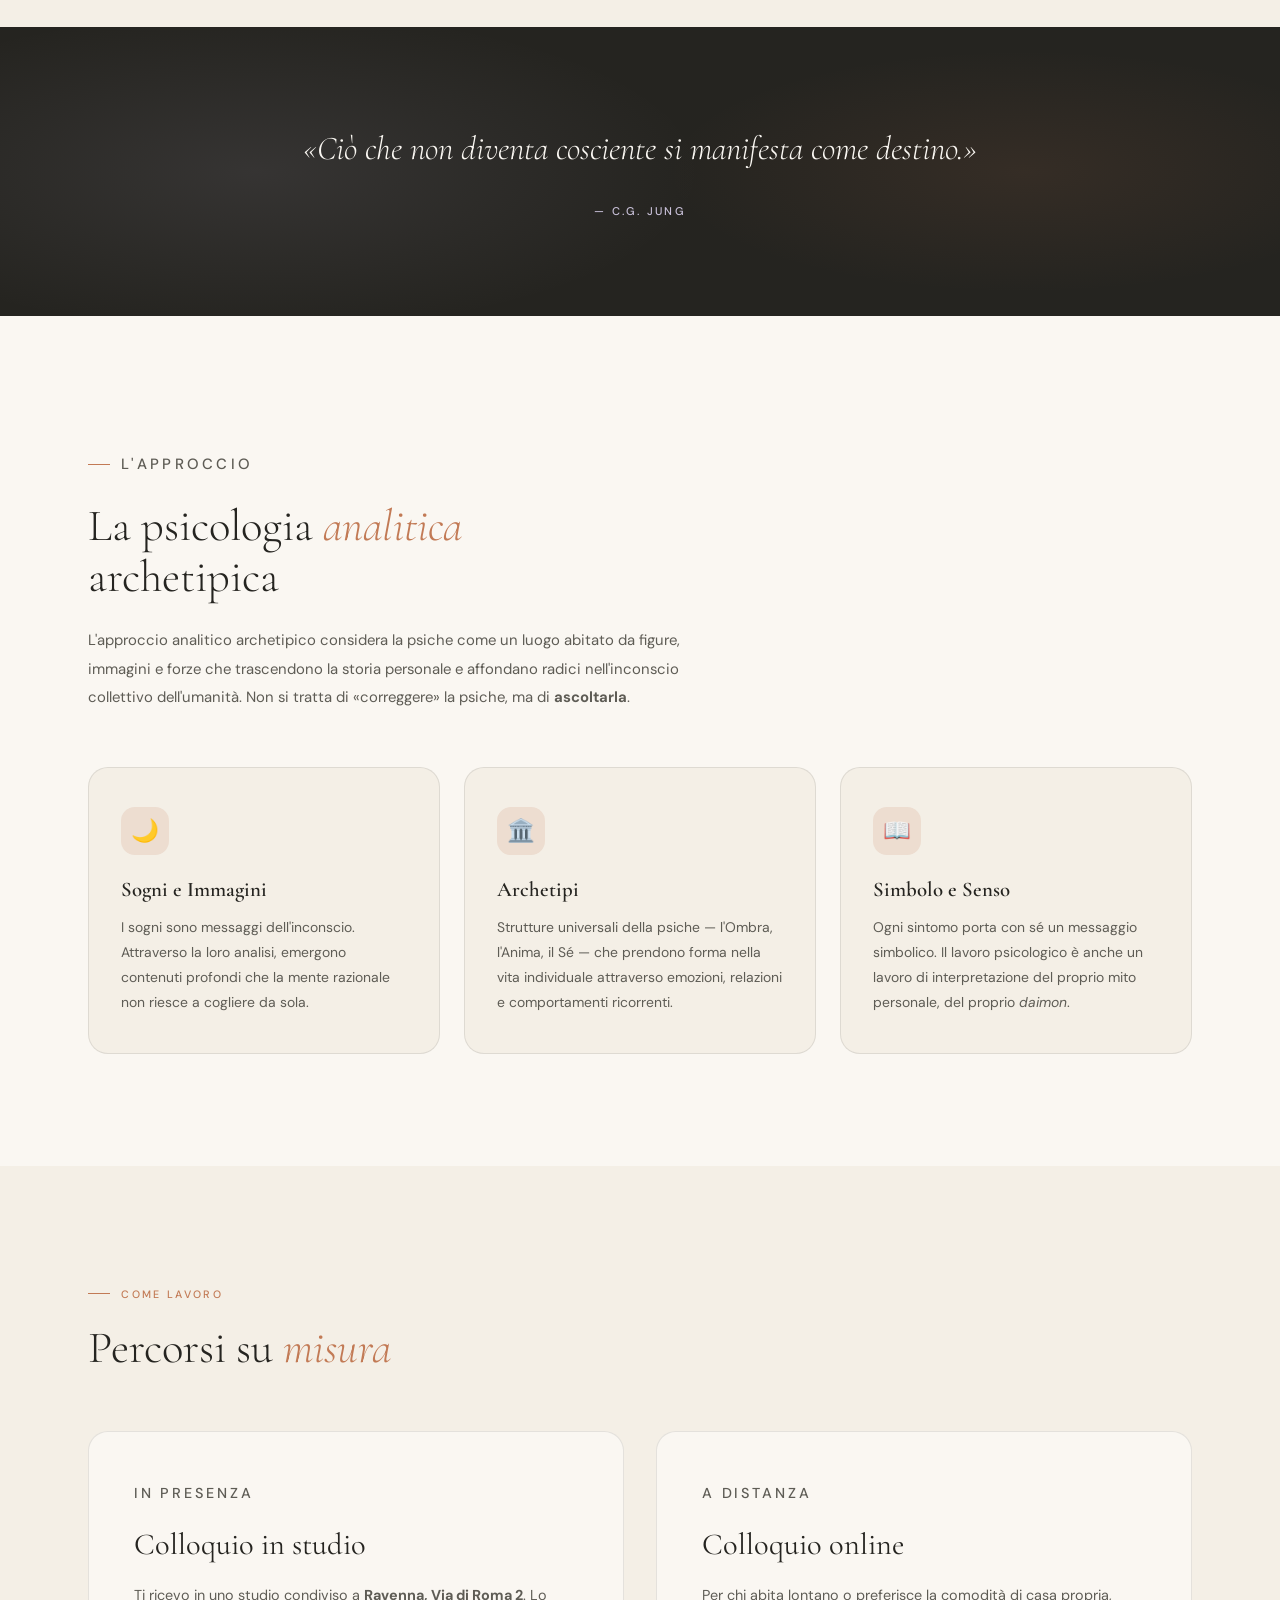
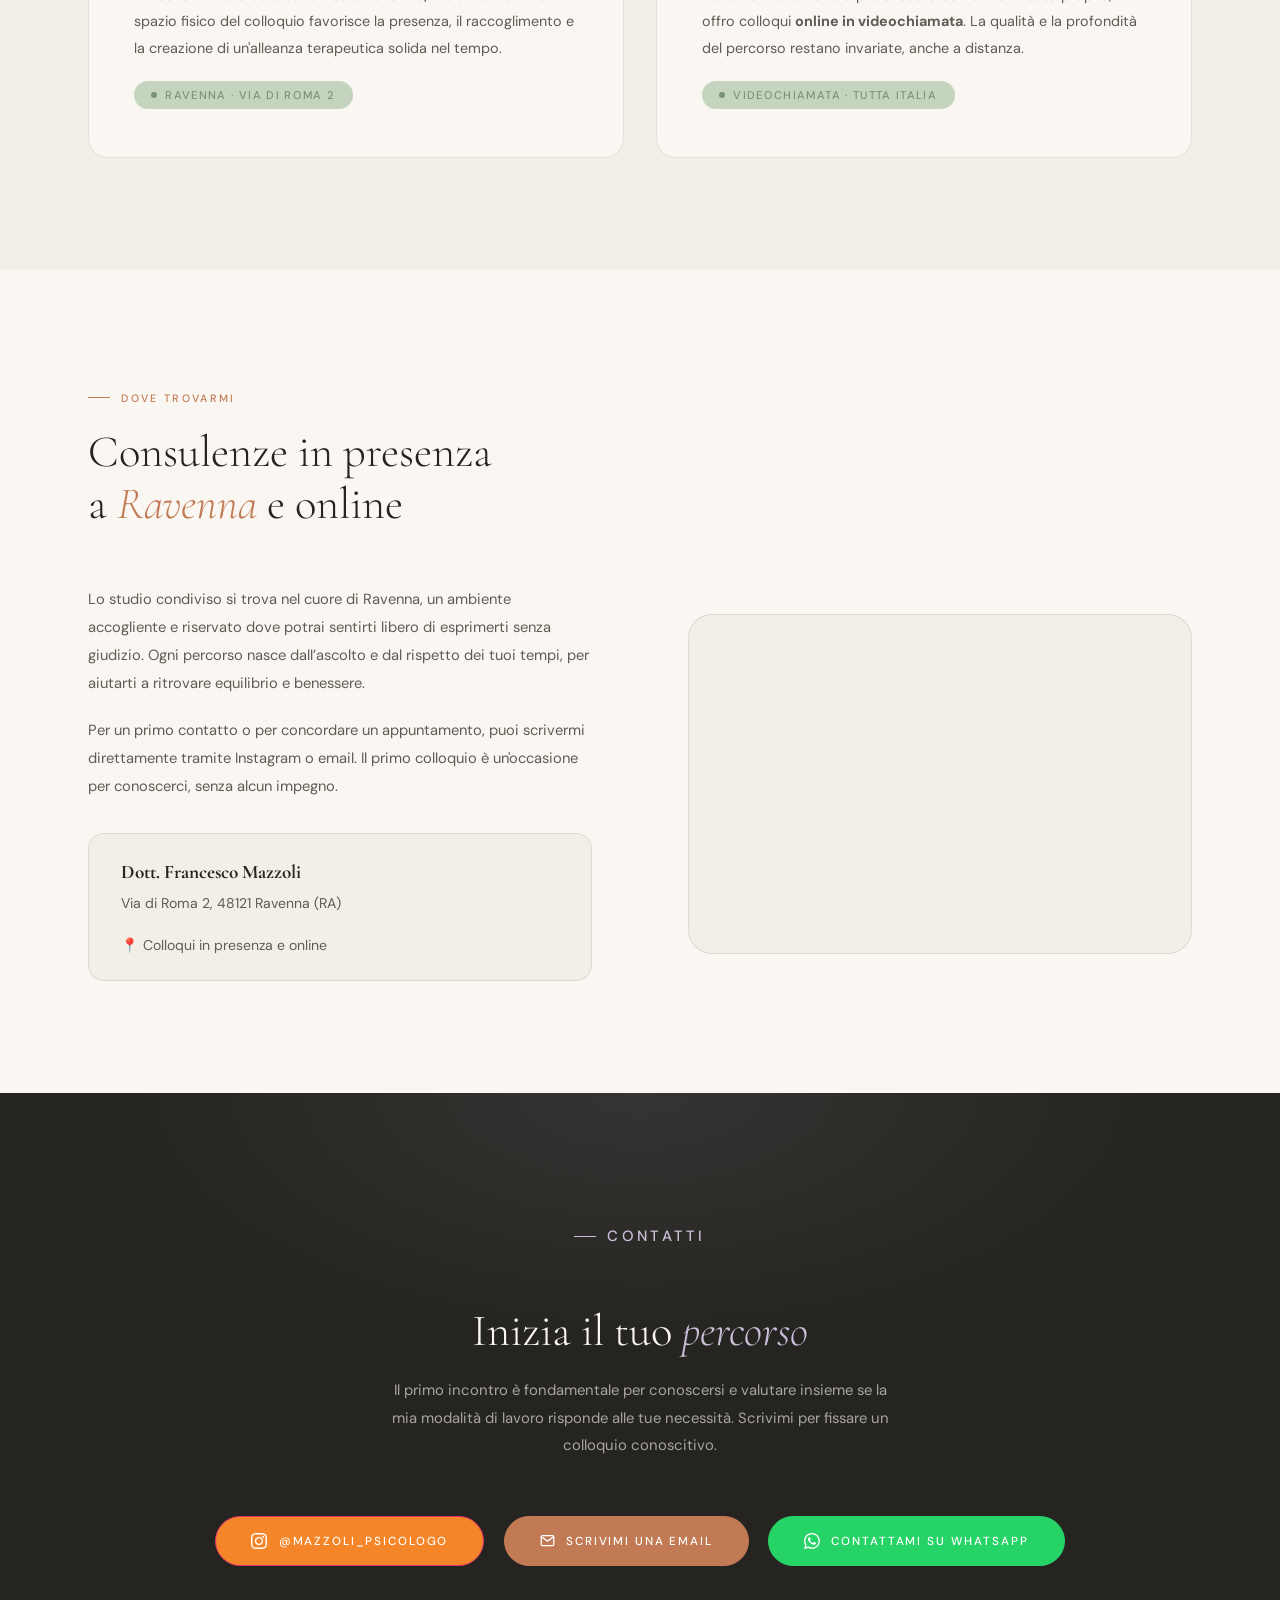
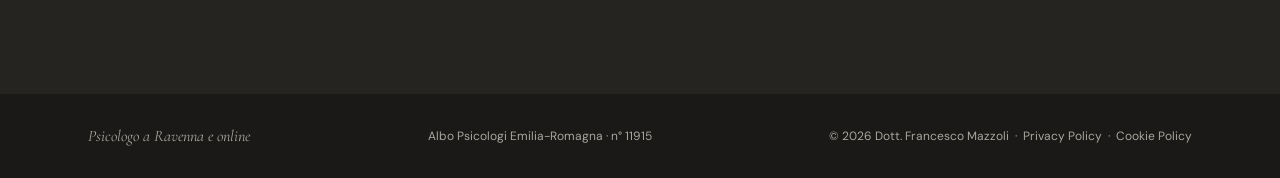
==== commit b1ab4e02: "Remove avatar tag from the about section" ====
--- a/index.html
+++ b/index.html
@@ -89,7 +89,6 @@
     <div class="avatar-wrap">
       <img src="foto_francesco_mazzoli.jpg.jpeg" alt="Dott. Francesco Mazzoli" />
     </div>
-    <div class="avatar-tag">«Conosci te stesso»</div>
   </div>
 </section>
 
